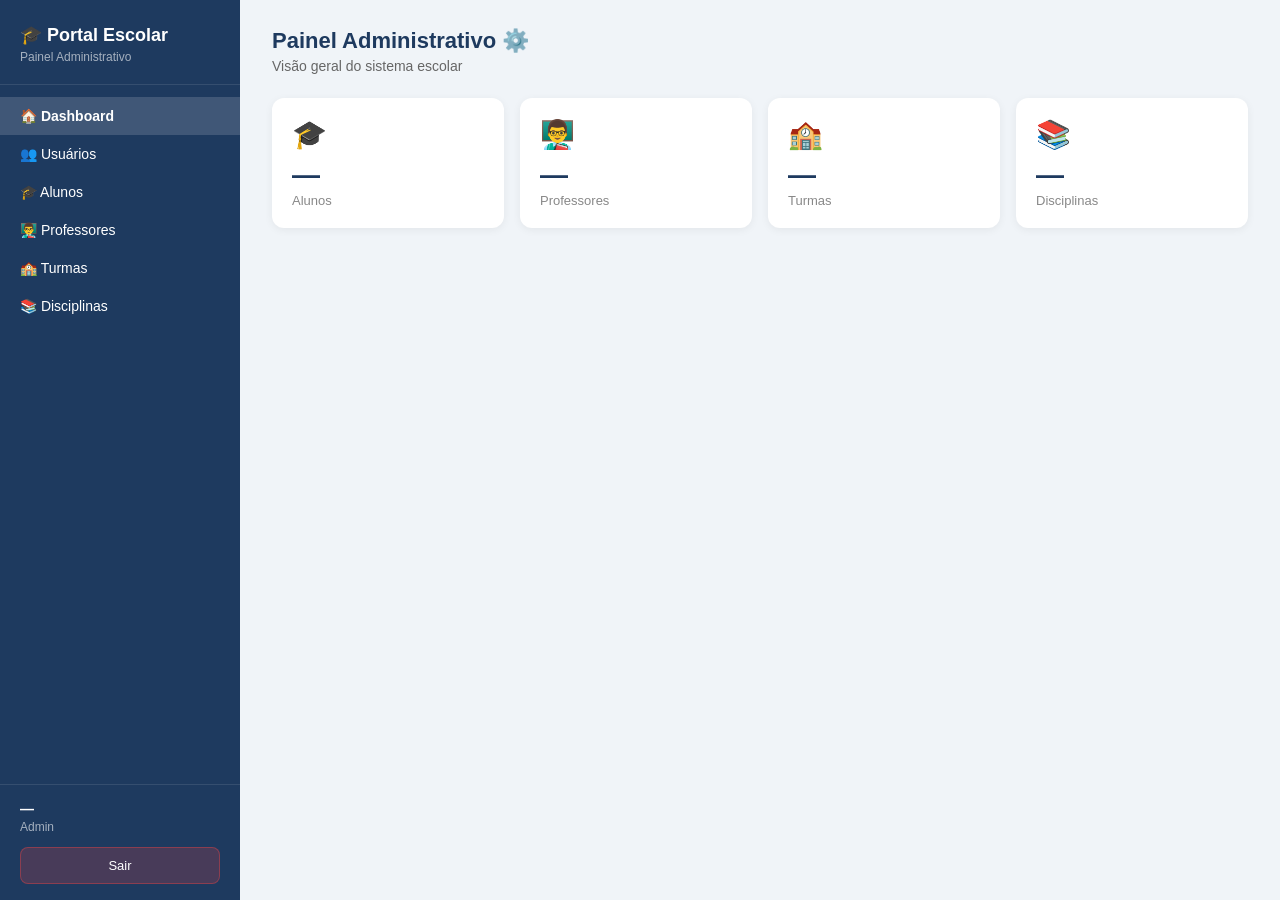
==== frontend/portal-frontend/admin.html @ 6570b167 "refatora módulos de alunos, notas, frequência, turmas e usuários Atualiza controllers, services e re" ====
<!DOCTYPE html>
<html lang="pt-br">
<head>
    <meta charset="UTF-8">
    <meta name="viewport" content="width=device-width, initial-scale=1.0">
    <title>Painel Admin — Portal Escolar</title>
    <link rel="stylesheet" href="logado.css">
</head>
<body>
<div class="layout">

    <aside class="sidebar">
        <div class="sidebar-header">
            <h2>🎓 Portal Escolar</h2>
            <p>Painel Administrativo</p>
        </div>
        <nav>
            <ul>
                <li data-secao="dashboard" class="active" onclick="mostrarSecao('dashboard')">🏠 Dashboard</li>
                <li data-secao="usuarios" onclick="mostrarSecao('usuarios')">👥 Usuários</li>
                <li data-secao="alunos" onclick="mostrarSecao('alunos')">🎓 Alunos</li>
                <li data-secao="professores" onclick="mostrarSecao('professores')">👨‍🏫 Professores</li>
                <li data-secao="turmas" onclick="mostrarSecao('turmas')">🏫 Turmas</li>
                <li data-secao="disciplinas" onclick="mostrarSecao('disciplinas')">📚 Disciplinas</li>
            </ul>
        </nav>
        <div class="sidebar-footer">
            <div class="user-info">
                <strong id="usuarioLogado">—</strong>
                <span id="tipoUsuario">Admin</span>
            </div>
            <button class="btn-logout" onclick="logout()">Sair</button>
        </div>
    </aside>

    <main class="content">

        <!-- DASHBOARD -->
        <section id="dashboard" class="active">
            <div class="page-header">
                <h1>Painel Administrativo ⚙️</h1>
                <p>Visão geral do sistema escolar</p>
            </div>
            <div class="cards-grid">
                <div class="stat-card">
                    <div class="stat-icon">🎓</div>
                    <div class="stat-value" id="totalAlunos">—</div>
                    <div class="stat-label">Alunos</div>
                </div>
                <div class="stat-card">
                    <div class="stat-icon">👨‍🏫</div>
                    <div class="stat-value" id="totalProfessores">—</div>
                    <div class="stat-label">Professores</div>
                </div>
                <div class="stat-card">
                    <div class="stat-icon">🏫</div>
                    <div class="stat-value" id="totalTurmas">—</div>
                    <div class="stat-label">Turmas</div>
                </div>
                <div class="stat-card">
                    <div class="stat-icon">📚</div>
                    <div class="stat-value" id="totalDisciplinas">—</div>
                    <div class="stat-label">Disciplinas</div>
                </div>
            </div>
        </section>

        <!-- USUÁRIOS -->
        <section id="usuarios">
            <div class="page-header">
                <h1>👥 Usuários</h1>
                <p>Todos os usuários cadastrados no sistema</p>
            </div>
            <div class="section-card">
                <h2>Lista de Usuários</h2>
                <table>
                    <thead>
                        <tr><th>Nome</th><th>Usuário</th><th>Perfil</th></tr>
                    </thead>
                    <tbody id="listaUsuarios"></tbody>
                </table>
            </div>
        </section>

        <!-- ALUNOS -->
        <section id="alunos">
            <div class="page-header"><h1>🎓 Alunos</h1></div>
            <div class="section-card">
                <h2>Alunos Cadastrados</h2>
                <ul class="lista" id="listaAlunos"></ul>
            </div>
        </section>

        <!-- PROFESSORES -->
        <section id="professores">
            <div class="page-header"><h1>👨‍🏫 Professores</h1></div>
            <div class="section-card">
                <h2>Professores Cadastrados</h2>
                <ul class="lista" id="listaProfessores"></ul>
            </div>
        </section>

        <!-- TURMAS -->
        <section id="turmas">
            <div class="page-header"><h1>🏫 Turmas</h1></div>
            <div class="section-card">
                <h2>Criar Nova Turma</h2>
                <div class="form-row">
                    <input id="turmaNome"    type="text" placeholder="Nome (ex: 3º Ano A)">
                    <input id="turmaAno"     type="text" placeholder="Ano (ex: 2025)">
                    <input id="turmaPeriodo" type="text" placeholder="Período (Manhã/Tarde/Noite)">
                    <button class="btn btn-primary" onclick="criarTurma()">Criar</button>
                </div>
                <p id="turmaMensagem" style="margin:8px 0;font-size:14px;"></p>
                <h2 style="margin-top:16px;">Turmas Cadastradas</h2>
                <ul class="lista" id="listaTurmas"></ul>
            </div>
        </section>

        <!-- DISCIPLINAS -->
        <section id="disciplinas">
            <div class="page-header"><h1>📚 Disciplinas</h1></div>
            <div class="section-card">
                <h2>Criar Nova Disciplina</h2>
                <div class="form-row">
                    <input id="discNome"   type="text" placeholder="Nome (ex: Matemática)">
                    <input id="discCodigo" type="text" placeholder="Código (ex: MAT101)">
                    <button class="btn btn-primary" onclick="criarDisciplina()">Criar</button>
                </div>
                <p id="discMensagem" style="margin:8px 0;font-size:14px;"></p>
                <h2 style="margin-top:16px;">Disciplinas Cadastradas</h2>
                <ul class="lista" id="listaDisciplinas"></ul>
            </div>
        </section>

    </main>
</div>

<script src="script.js"></script>
<script>
    mostrarUsuario();

    function criarTurma() {
        const nome    = document.getElementById("turmaNome").value.trim();
        const ano     = document.getElementById("turmaAno").value.trim();
        const periodo = document.getElementById("turmaPeriodo").value.trim();
        if (!nome || !ano || !periodo) { alert("Preencha todos os campos!"); return; }
        fetch("http://localhost:8080/api/turmas", {
            method: "POST", headers: authHeaders(),
            body: JSON.stringify({ nome, ano, periodo })
        })
        .then(r => r.json())
        .then(() => {
            document.getElementById("turmaMensagem").innerText = "✅ Turma criada!";
            carregarTurmas();
        }).catch(() => { document.getElementById("turmaMensagem").innerText = "❌ Erro ao criar turma."; });
    }

    function criarDisciplina() {
        const nome   = document.getElementById("discNome").value.trim();
        const codigo = document.getElementById("discCodigo").value.trim();
        if (!nome) { alert("Informe o nome da disciplina!"); return; }
        fetch("http://localhost:8080/api/disciplinas", {
            method: "POST", headers: authHeaders(),
            body: JSON.stringify({ nome, codigo })
        })
        .then(r => r.json())
        .then(() => {
            document.getElementById("discMensagem").innerText = "✅ Disciplina criada!";
            carregarDisciplinas();
        }).catch(() => { document.getElementById("discMensagem").innerText = "❌ Erro ao criar disciplina."; });
    }

    // Dashboard stats
    fetch("http://localhost:8080/api/alunos",      { headers: authHeaders() }).then(r=>r.json()).then(d=>{ document.getElementById("totalAlunos").innerText = d.length; }).catch(()=>{});
    fetch("http://localhost:8080/api/professores", { headers: authHeaders() }).then(r=>r.json()).then(d=>{ document.getElementById("totalProfessores").innerText = d.length; }).catch(()=>{});
    fetch("http://localhost:8080/api/turmas",      { headers: authHeaders() }).then(r=>r.json()).then(d=>{ document.getElementById("totalTurmas").innerText = d.length; }).catch(()=>{});
    fetch("http://localhost:8080/api/disciplinas", { headers: authHeaders() }).then(r=>r.json()).then(d=>{ document.getElementById("totalDisciplinas").innerText = d.length; }).catch(()=>{});
</script>
</body>
</html>
---- frontend/portal-frontend/logado.css ----
* { margin: 0; padding: 0; box-sizing: border-box; }

body {
    font-family: 'Segoe UI', sans-serif;
    background: #f0f4f8;
    color: #333;
}

.layout { display: flex; height: 100vh; overflow: hidden; }

/* SIDEBAR */
.sidebar {
    width: 240px;
    background: #1e3a5f;
    color: white;
    display: flex;
    flex-direction: column;
    padding: 0;
    flex-shrink: 0;
}

.sidebar-header {
    padding: 24px 20px 20px;
    border-bottom: 1px solid rgba(255,255,255,0.1);
}

.sidebar-header h2 { font-size: 18px; font-weight: 700; }
.sidebar-header p { font-size: 12px; opacity: 0.6; margin-top: 4px; }

.sidebar nav { flex: 1; padding: 12px 0; }

.sidebar nav li {
    list-style: none;
    padding: 11px 20px;
    cursor: pointer;
    font-size: 14px;
    display: flex;
    align-items: center;
    gap: 10px;
    transition: background 0.15s;
    border-radius: 0;
}

.sidebar nav li:hover { background: rgba(255,255,255,0.1); }
.sidebar nav li.active { background: rgba(255,255,255,0.15); font-weight: 600; }

.sidebar-footer {
    padding: 16px 20px;
    border-top: 1px solid rgba(255,255,255,0.1);
}

.sidebar-footer .user-info { margin-bottom: 12px; }
.sidebar-footer .user-info strong { display: block; font-size: 14px; }
.sidebar-footer .user-info span { font-size: 12px; opacity: 0.6; }

.btn-logout {
    width: 100%;
    padding: 10px;
    background: rgba(239,68,68,0.2);
    color: white;
    border: 1px solid rgba(239,68,68,0.4);
    border-radius: 8px;
    cursor: pointer;
    font-size: 13px;
    transition: background 0.2s;
}

.btn-logout:hover { background: rgba(239,68,68,0.4); }

/* CONTEÚDO */
.content {
    flex: 1;
    overflow-y: auto;
    padding: 28px 32px;
}

.page-header {
    margin-bottom: 24px;
}

.page-header h1 { font-size: 22px; font-weight: 700; color: #1e3a5f; }
.page-header p { font-size: 14px; color: #666; margin-top: 4px; }

/* CARDS */
.cards-grid {
    display: grid;
    grid-template-columns: repeat(auto-fill, minmax(200px, 1fr));
    gap: 16px;
    margin-bottom: 24px;
}

.stat-card {
    background: white;
    border-radius: 12px;
    padding: 20px;
    box-shadow: 0 2px 8px rgba(0,0,0,0.06);
}

.stat-card .stat-icon { font-size: 28px; margin-bottom: 8px; }
.stat-card .stat-value { font-size: 28px; font-weight: 700; color: #1e3a5f; }
.stat-card .stat-label { font-size: 13px; color: #888; margin-top: 2px; }

/* SEÇÕES */
section { display: none; }
section.active { display: block; }

.section-card {
    background: white;
    border-radius: 12px;
    padding: 24px;
    box-shadow: 0 2px 8px rgba(0,0,0,0.06);
    margin-bottom: 20px;
}

.section-card h2 {
    font-size: 16px;
    font-weight: 700;
    color: #1e3a5f;
    margin-bottom: 16px;
    padding-bottom: 12px;
    border-bottom: 1px solid #eee;
}

/* LISTAS */
.lista { list-style: none; }

.lista li {
    padding: 12px 14px;
    background: #f8fafc;
    border-radius: 8px;
    margin-bottom: 8px;
    font-size: 14px;
    display: flex;
    align-items: center;
    gap: 10px;
}

.lista li:last-child { margin-bottom: 0; }

/* BADGE */
.badge {
    display: inline-block;
    padding: 3px 10px;
    border-radius: 20px;
    font-size: 12px;
    font-weight: 600;
}

.badge-green { background: #dcfce7; color: #166534; }
.badge-red { background: #fee2e2; color: #991b1b; }
.badge-blue { background: #dbeafe; color: #1e40af; }
.badge-yellow { background: #fef9c3; color: #854d0e; }

/* TABELA */
table { width: 100%; border-collapse: collapse; font-size: 14px; }
th { text-align: left; padding: 10px 12px; background: #f8fafc; color: #666; font-weight: 600; font-size: 12px; text-transform: uppercase; }
td { padding: 12px; border-bottom: 1px solid #f0f0f0; }
tr:last-child td { border-bottom: none; }

/* FORM */
.form-row { display: flex; gap: 12px; flex-wrap: wrap; margin-bottom: 14px; }
.form-row input, .form-row select {
    flex: 1;
    min-width: 140px;
    padding: 10px 14px;
    border: 1.5px solid #e0e0e0;
    border-radius: 8px;
    font-size: 14px;
    outline: none;
}
.form-row input:focus, .form-row select:focus { border-color: #1e3a5f; }

.btn { padding: 10px 20px; border-radius: 8px; border: none; cursor: pointer; font-size: 14px; font-weight: 600; }
.btn-primary { background: #1e3a5f; color: white; }
.btn-primary:hover { background: #162d4a; }
.btn-danger { background: #ef4444; color: white; }

/* EMPTY STATE */
.empty-state {
    text-align: center;
    padding: 40px 20px;
    color: #aaa;
}
.empty-state span { font-size: 40px; display: block; margin-bottom: 10px; }
.empty-state p { font-size: 14px; }

/* NOTA DISPLAY */
.nota-display {
    display: flex;
    align-items: center;
    gap: 16px;
    padding: 16px;
    background: #f8fafc;
    border-radius: 10px;
    margin-bottom: 10px;
}
.nota-circle {
    width: 56px;
    height: 56px;
    border-radius: 50%;
    display: flex;
    align-items: center;
    justify-content: center;
    font-size: 18px;
    font-weight: 700;
    flex-shrink: 0;
}
.nota-circle.aprovado { background: #dcfce7; color: #166534; }
.nota-circle.reprovado { background: #fee2e2; color: #991b1b; }
.nota-circle.neutro { background: #dbeafe; color: #1e40af; }

.nota-info strong { font-size: 15px; display: block; }
.nota-info span { font-size: 13px; color: #888; }
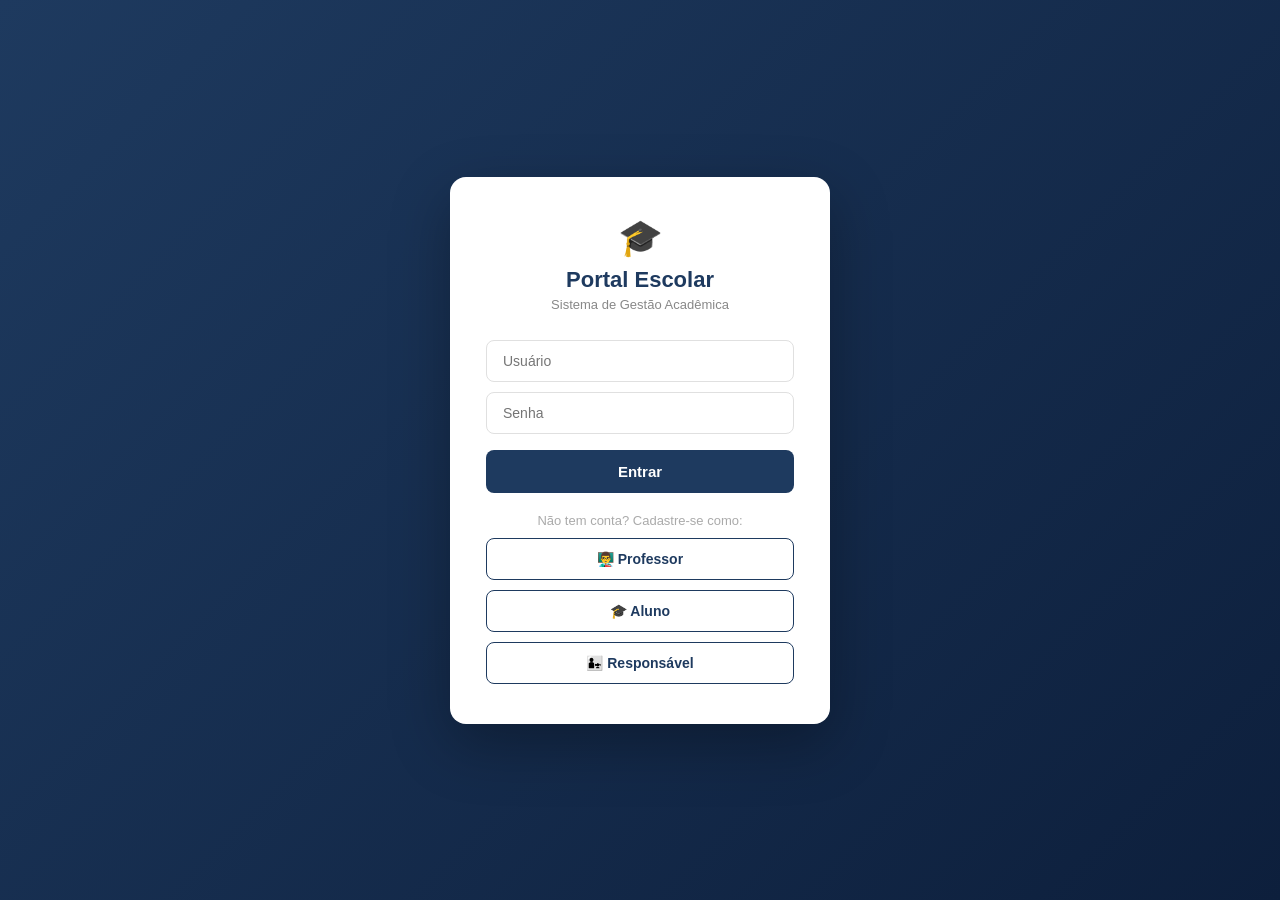
==== commit 827a2c8e: "refatoracao completa de paineis, seguranca e automacao - Implementacao de guardas de rota (bloqueio " ====
--- a/frontend/portal-frontend/admin.html
+++ b/frontend/portal-frontend/admin.html
@@ -20,6 +20,7 @@
                 <li data-secao="usuarios" onclick="mostrarSecao('usuarios')">👥 Usuários</li>
                 <li data-secao="alunos" onclick="mostrarSecao('alunos')">🎓 Alunos</li>
                 <li data-secao="professores" onclick="mostrarSecao('professores')">👨‍🏫 Professores</li>
+                <li data-secao="responsaveis" onclick="mostrarSecao('responsaveis')">👨‍👧 Responsáveis</li>
                 <li data-secao="turmas" onclick="mostrarSecao('turmas')">🏫 Turmas</li>
                 <li data-secao="disciplinas" onclick="mostrarSecao('disciplinas')">📚 Disciplinas</li>
             </ul>
@@ -35,7 +36,6 @@
 
     <main class="content">
 
-        <!-- DASHBOARD -->
         <section id="dashboard" class="active">
             <div class="page-header">
                 <h1>Painel Administrativo ⚙️</h1>
@@ -46,6 +46,11 @@
                     <div class="stat-icon">🎓</div>
                     <div class="stat-value" id="totalAlunos">—</div>
                     <div class="stat-label">Alunos</div>
+                </div>
+                <div class="stat-card">
+                    <div class="stat-icon">👨‍👧</div>
+                    <div class="stat-value" id="totalResponsaveis">—</div>
+                    <div class="stat-label">Responsáveis</div>
                 </div>
                 <div class="stat-card">
                     <div class="stat-icon">👨‍🏫</div>
@@ -65,7 +70,6 @@
             </div>
         </section>
 
-        <!-- USUÁRIOS -->
         <section id="usuarios">
             <div class="page-header">
                 <h1>👥 Usuários</h1>
@@ -75,14 +79,13 @@
                 <h2>Lista de Usuários</h2>
                 <table>
                     <thead>
-                        <tr><th>Nome</th><th>Usuário</th><th>Perfil</th></tr>
+                    <tr><th>Nome</th><th>Usuário</th><th>Perfil</th></tr>
                     </thead>
                     <tbody id="listaUsuarios"></tbody>
                 </table>
             </div>
         </section>
 
-        <!-- ALUNOS -->
         <section id="alunos">
             <div class="page-header"><h1>🎓 Alunos</h1></div>
             <div class="section-card">
@@ -91,7 +94,6 @@
             </div>
         </section>
 
-        <!-- PROFESSORES -->
         <section id="professores">
             <div class="page-header"><h1>👨‍🏫 Professores</h1></div>
             <div class="section-card">
@@ -100,15 +102,29 @@
             </div>
         </section>
 
-        <!-- TURMAS -->
+        <section id="responsaveis">
+            <div class="page-header">
+                <h1>👨‍👧 Responsáveis</h1>
+                <p>Gerencie os responsáveis cadastrados e veja os vínculos familiares</p>
+            </div>
+            <div class="section-card">
+                <h2>Responsáveis Cadastrados</h2>
+                <ul class="lista" id="listaResponsaveis"></ul>
+            </div>
+        </section>
+
         <section id="turmas">
             <div class="page-header"><h1>🏫 Turmas</h1></div>
             <div class="section-card">
                 <h2>Criar Nova Turma</h2>
                 <div class="form-row">
-                    <input id="turmaNome"    type="text" placeholder="Nome (ex: 3º Ano A)">
-                    <input id="turmaAno"     type="text" placeholder="Ano (ex: 2025)">
-                    <input id="turmaPeriodo" type="text" placeholder="Período (Manhã/Tarde/Noite)">
+                    <input id="turmaNome" type="text" placeholder="Nome (ex: 3º Ano A)">
+                    <select id="turmaPeriodo">
+                        <option value="">Selecione o Período...</option>
+                        <option value="Manhã">Manhã</option>
+                        <option value="Tarde">Tarde</option>
+                        <option value="Noite">Noite</option>
+                    </select>
                     <button class="btn btn-primary" onclick="criarTurma()">Criar</button>
                 </div>
                 <p id="turmaMensagem" style="margin:8px 0;font-size:14px;"></p>
@@ -117,14 +133,12 @@
             </div>
         </section>
 
-        <!-- DISCIPLINAS -->
         <section id="disciplinas">
             <div class="page-header"><h1>📚 Disciplinas</h1></div>
             <div class="section-card">
                 <h2>Criar Nova Disciplina</h2>
                 <div class="form-row">
-                    <input id="discNome"   type="text" placeholder="Nome (ex: Matemática)">
-                    <input id="discCodigo" type="text" placeholder="Código (ex: MAT101)">
+                    <input id="discNome" type="text" placeholder="Nome da matéria (ex: Sociologia)">
                     <button class="btn btn-primary" onclick="criarDisciplina()">Criar</button>
                 </div>
                 <p id="discMensagem" style="margin:8px 0;font-size:14px;"></p>
@@ -138,44 +152,46 @@
 
 <script src="script.js"></script>
 <script>
-    mostrarUsuario();
-
-    function criarTurma() {
-        const nome    = document.getElementById("turmaNome").value.trim();
-        const ano     = document.getElementById("turmaAno").value.trim();
-        const periodo = document.getElementById("turmaPeriodo").value.trim();
-        if (!nome || !ano || !periodo) { alert("Preencha todos os campos!"); return; }
-        fetch("http://localhost:8080/api/turmas", {
-            method: "POST", headers: authHeaders(),
-            body: JSON.stringify({ nome, ano, periodo })
-        })
-        .then(r => r.json())
-        .then(() => {
-            document.getElementById("turmaMensagem").innerText = "✅ Turma criada!";
-            carregarTurmas();
-        }).catch(() => { document.getElementById("turmaMensagem").innerText = "❌ Erro ao criar turma."; });
+    // ==========================================
+    // 1. GUARDA DE ROTA E INICIALIZAÇÃO
+    // ==========================================
+    var userLogado = getUsuario();
+    if (!userLogado || userLogado.tipo !== "ADMIN") {
+        window.location.href = "index.html";
+    } else {
+        mostrarUsuario();
     }
 
-    function criarDisciplina() {
-        const nome   = document.getElementById("discNome").value.trim();
-        const codigo = document.getElementById("discCodigo").value.trim();
-        if (!nome) { alert("Informe o nome da disciplina!"); return; }
-        fetch("http://localhost:8080/api/disciplinas", {
-            method: "POST", headers: authHeaders(),
-            body: JSON.stringify({ nome, codigo })
+    // ==========================================
+    // 2. CARREGAR DADOS DO DASHBOARD
+    // ==========================================
+    fetch("http://localhost:8080/api/alunos", { headers: authHeaders() })
+        .then(r => r.ok ? r.json() : [])
+        .then(d => { document.getElementById("totalAlunos").innerText = d.length; })
+        .catch(() => { document.getElementById("totalAlunos").innerText = "0"; });
+
+    fetch("http://localhost:8080/api/professores", { headers: authHeaders() })
+        .then(r => r.ok ? r.json() : [])
+        .then(d => { document.getElementById("totalProfessores").innerText = d.length; })
+        .catch(() => { document.getElementById("totalProfessores").innerText = "0"; });
+
+    fetch("http://localhost:8080/api/turmas", { headers: authHeaders() })
+        .then(r => r.ok ? r.json() : [])
+        .then(d => { document.getElementById("totalTurmas").innerText = d.length; })
+        .catch(() => { document.getElementById("totalTurmas").innerText = "0"; });
+
+    fetch("http://localhost:8080/api/disciplinas", { headers: authHeaders() })
+        .then(r => r.ok ? r.json() : [])
+        .then(d => { document.getElementById("totalDisciplinas").innerText = d.length; })
+        .catch(() => { document.getElementById("totalDisciplinas").innerText = "0"; });
+
+    fetch("http://localhost:8080/api/usuarios", { headers: authHeaders() })
+        .then(r => r.ok ? r.json() : [])
+        .then(usuarios => {
+            var contagem = usuarios.filter(u => u.tipo === "RESPONSAVEL").length;
+            document.getElementById("totalResponsaveis").innerText = contagem;
         })
-        .then(r => r.json())
-        .then(() => {
-            document.getElementById("discMensagem").innerText = "✅ Disciplina criada!";
-            carregarDisciplinas();
-        }).catch(() => { document.getElementById("discMensagem").innerText = "❌ Erro ao criar disciplina."; });
-    }
-
-    // Dashboard stats
-    fetch("http://localhost:8080/api/alunos",      { headers: authHeaders() }).then(r=>r.json()).then(d=>{ document.getElementById("totalAlunos").innerText = d.length; }).catch(()=>{});
-    fetch("http://localhost:8080/api/professores", { headers: authHeaders() }).then(r=>r.json()).then(d=>{ document.getElementById("totalProfessores").innerText = d.length; }).catch(()=>{});
-    fetch("http://localhost:8080/api/turmas",      { headers: authHeaders() }).then(r=>r.json()).then(d=>{ document.getElementById("totalTurmas").innerText = d.length; }).catch(()=>{});
-    fetch("http://localhost:8080/api/disciplinas", { headers: authHeaders() }).then(r=>r.json()).then(d=>{ document.getElementById("totalDisciplinas").innerText = d.length; }).catch(()=>{});
+        .catch(() => { document.getElementById("totalResponsaveis").innerText = "0"; });
 </script>
 </body>
-</html>
+</html>
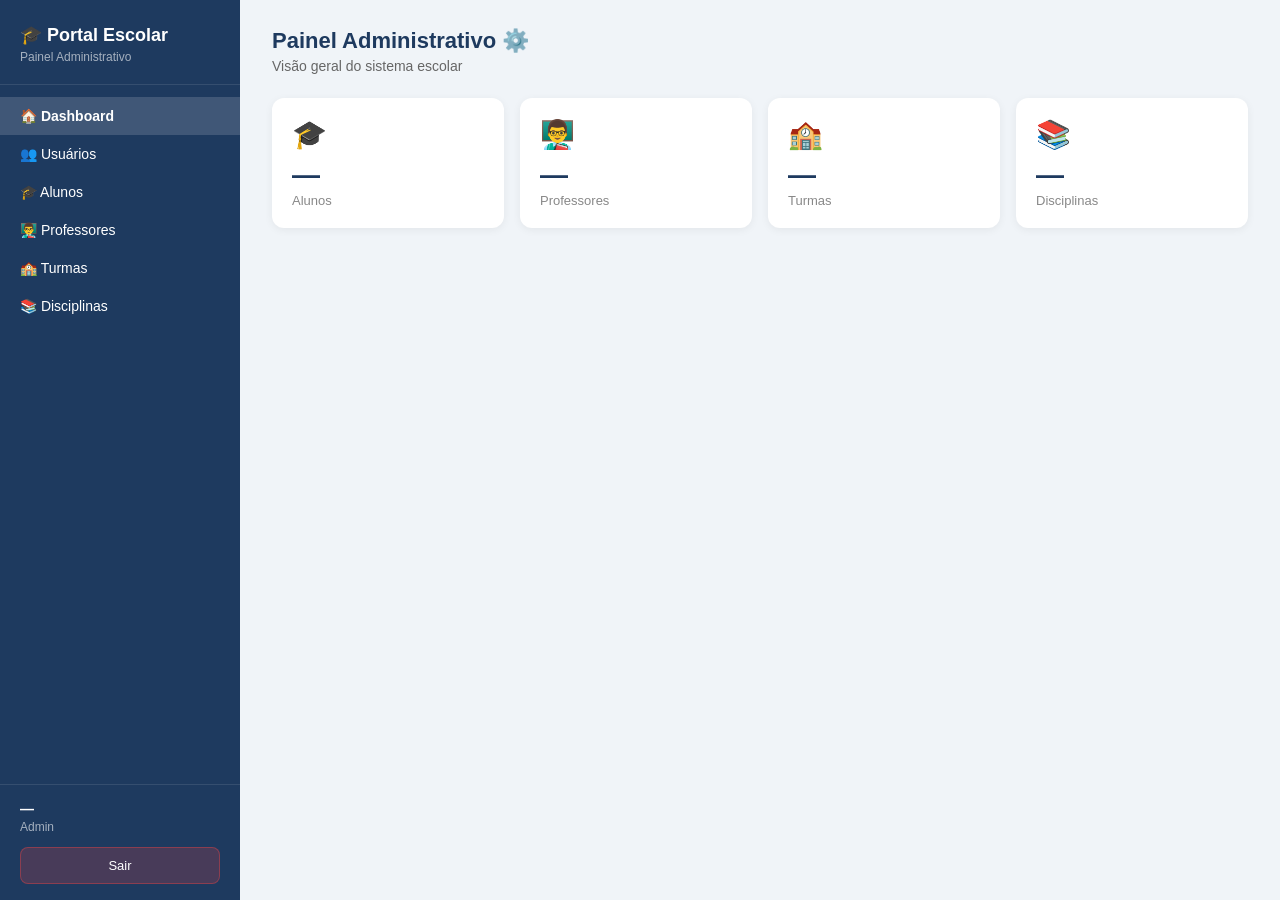
==== commit b1af956f: "implementa melhorias gerais no sistema de gestão escolar" ====
--- a/frontend/portal-frontend/admin.html
+++ b/frontend/portal-frontend/admin.html
@@ -20,7 +20,6 @@
                 <li data-secao="usuarios" onclick="mostrarSecao('usuarios')">👥 Usuários</li>
                 <li data-secao="alunos" onclick="mostrarSecao('alunos')">🎓 Alunos</li>
                 <li data-secao="professores" onclick="mostrarSecao('professores')">👨‍🏫 Professores</li>
-                <li data-secao="responsaveis" onclick="mostrarSecao('responsaveis')">👨‍👧 Responsáveis</li>
                 <li data-secao="turmas" onclick="mostrarSecao('turmas')">🏫 Turmas</li>
                 <li data-secao="disciplinas" onclick="mostrarSecao('disciplinas')">📚 Disciplinas</li>
             </ul>
@@ -36,6 +35,7 @@
 
     <main class="content">
 
+        <!-- DASHBOARD -->
         <section id="dashboard" class="active">
             <div class="page-header">
                 <h1>Painel Administrativo ⚙️</h1>
@@ -46,11 +46,6 @@
                     <div class="stat-icon">🎓</div>
                     <div class="stat-value" id="totalAlunos">—</div>
                     <div class="stat-label">Alunos</div>
-                </div>
-                <div class="stat-card">
-                    <div class="stat-icon">👨‍👧</div>
-                    <div class="stat-value" id="totalResponsaveis">—</div>
-                    <div class="stat-label">Responsáveis</div>
                 </div>
                 <div class="stat-card">
                     <div class="stat-icon">👨‍🏫</div>
@@ -70,6 +65,7 @@
             </div>
         </section>
 
+        <!-- USUÁRIOS -->
         <section id="usuarios">
             <div class="page-header">
                 <h1>👥 Usuários</h1>
@@ -79,13 +75,14 @@
                 <h2>Lista de Usuários</h2>
                 <table>
                     <thead>
-                    <tr><th>Nome</th><th>Usuário</th><th>Perfil</th></tr>
+                        <tr><th>Nome</th><th>Usuário</th><th>Perfil</th></tr>
                     </thead>
                     <tbody id="listaUsuarios"></tbody>
                 </table>
             </div>
         </section>
 
+        <!-- ALUNOS -->
         <section id="alunos">
             <div class="page-header"><h1>🎓 Alunos</h1></div>
             <div class="section-card">
@@ -94,6 +91,7 @@
             </div>
         </section>
 
+        <!-- PROFESSORES -->
         <section id="professores">
             <div class="page-header"><h1>👨‍🏫 Professores</h1></div>
             <div class="section-card">
@@ -102,29 +100,15 @@
             </div>
         </section>
 
-        <section id="responsaveis">
-            <div class="page-header">
-                <h1>👨‍👧 Responsáveis</h1>
-                <p>Gerencie os responsáveis cadastrados e veja os vínculos familiares</p>
-            </div>
-            <div class="section-card">
-                <h2>Responsáveis Cadastrados</h2>
-                <ul class="lista" id="listaResponsaveis"></ul>
-            </div>
-        </section>
-
+        <!-- TURMAS -->
         <section id="turmas">
             <div class="page-header"><h1>🏫 Turmas</h1></div>
             <div class="section-card">
                 <h2>Criar Nova Turma</h2>
                 <div class="form-row">
-                    <input id="turmaNome" type="text" placeholder="Nome (ex: 3º Ano A)">
-                    <select id="turmaPeriodo">
-                        <option value="">Selecione o Período...</option>
-                        <option value="Manhã">Manhã</option>
-                        <option value="Tarde">Tarde</option>
-                        <option value="Noite">Noite</option>
-                    </select>
+                    <input id="turmaNome"    type="text" placeholder="Nome (ex: 3º Ano A)">
+                    <input id="turmaAno"     type="text" placeholder="Ano (ex: 2025)">
+                    <input id="turmaPeriodo" type="text" placeholder="Período (Manhã/Tarde/Noite)">
                     <button class="btn btn-primary" onclick="criarTurma()">Criar</button>
                 </div>
                 <p id="turmaMensagem" style="margin:8px 0;font-size:14px;"></p>
@@ -133,12 +117,14 @@
             </div>
         </section>
 
+        <!-- DISCIPLINAS -->
         <section id="disciplinas">
             <div class="page-header"><h1>📚 Disciplinas</h1></div>
             <div class="section-card">
                 <h2>Criar Nova Disciplina</h2>
                 <div class="form-row">
-                    <input id="discNome" type="text" placeholder="Nome da matéria (ex: Sociologia)">
+                    <input id="discNome"   type="text" placeholder="Nome (ex: Matemática)">
+                    <input id="discCodigo" type="text" placeholder="Código (ex: MAT101)">
                     <button class="btn btn-primary" onclick="criarDisciplina()">Criar</button>
                 </div>
                 <p id="discMensagem" style="margin:8px 0;font-size:14px;"></p>
@@ -152,46 +138,44 @@
 
 <script src="script.js"></script>
 <script>
-    // ==========================================
-    // 1. GUARDA DE ROTA E INICIALIZAÇÃO
-    // ==========================================
-    var userLogado = getUsuario();
-    if (!userLogado || userLogado.tipo !== "ADMIN") {
-        window.location.href = "index.html";
-    } else {
-        mostrarUsuario();
+    mostrarUsuario();
+
+    function criarTurma() {
+        const nome    = document.getElementById("turmaNome").value.trim();
+        const ano     = document.getElementById("turmaAno").value.trim();
+        const periodo = document.getElementById("turmaPeriodo").value.trim();
+        if (!nome || !ano || !periodo) { alert("Preencha todos os campos!"); return; }
+        fetch("http://localhost:8080/api/turmas", {
+            method: "POST", headers: authHeaders(),
+            body: JSON.stringify({ nome, ano, periodo })
+        })
+        .then(r => r.json())
+        .then(() => {
+            document.getElementById("turmaMensagem").innerText = "✅ Turma criada!";
+            carregarTurmas();
+        }).catch(() => { document.getElementById("turmaMensagem").innerText = "❌ Erro ao criar turma."; });
     }
 
-    // ==========================================
-    // 2. CARREGAR DADOS DO DASHBOARD
-    // ==========================================
-    fetch("http://localhost:8080/api/alunos", { headers: authHeaders() })
-        .then(r => r.ok ? r.json() : [])
-        .then(d => { document.getElementById("totalAlunos").innerText = d.length; })
-        .catch(() => { document.getElementById("totalAlunos").innerText = "0"; });
+    function criarDisciplina() {
+        const nome   = document.getElementById("discNome").value.trim();
+        const codigo = document.getElementById("discCodigo").value.trim();
+        if (!nome) { alert("Informe o nome da disciplina!"); return; }
+        fetch("http://localhost:8080/api/disciplinas", {
+            method: "POST", headers: authHeaders(),
+            body: JSON.stringify({ nome, codigo })
+        })
+        .then(r => r.json())
+        .then(() => {
+            document.getElementById("discMensagem").innerText = "✅ Disciplina criada!";
+            carregarDisciplinas();
+        }).catch(() => { document.getElementById("discMensagem").innerText = "❌ Erro ao criar disciplina."; });
+    }
 
-    fetch("http://localhost:8080/api/professores", { headers: authHeaders() })
-        .then(r => r.ok ? r.json() : [])
-        .then(d => { document.getElementById("totalProfessores").innerText = d.length; })
-        .catch(() => { document.getElementById("totalProfessores").innerText = "0"; });
-
-    fetch("http://localhost:8080/api/turmas", { headers: authHeaders() })
-        .then(r => r.ok ? r.json() : [])
-        .then(d => { document.getElementById("totalTurmas").innerText = d.length; })
-        .catch(() => { document.getElementById("totalTurmas").innerText = "0"; });
-
-    fetch("http://localhost:8080/api/disciplinas", { headers: authHeaders() })
-        .then(r => r.ok ? r.json() : [])
-        .then(d => { document.getElementById("totalDisciplinas").innerText = d.length; })
-        .catch(() => { document.getElementById("totalDisciplinas").innerText = "0"; });
-
-    fetch("http://localhost:8080/api/usuarios", { headers: authHeaders() })
-        .then(r => r.ok ? r.json() : [])
-        .then(usuarios => {
-            var contagem = usuarios.filter(u => u.tipo === "RESPONSAVEL").length;
-            document.getElementById("totalResponsaveis").innerText = contagem;
-        })
-        .catch(() => { document.getElementById("totalResponsaveis").innerText = "0"; });
+    // Dashboard stats
+    fetch("http://localhost:8080/api/alunos",      { headers: authHeaders() }).then(r=>r.json()).then(d=>{ document.getElementById("totalAlunos").innerText = d.length; }).catch(()=>{});
+    fetch("http://localhost:8080/api/professores", { headers: authHeaders() }).then(r=>r.json()).then(d=>{ document.getElementById("totalProfessores").innerText = d.length; }).catch(()=>{});
+    fetch("http://localhost:8080/api/turmas",      { headers: authHeaders() }).then(r=>r.json()).then(d=>{ document.getElementById("totalTurmas").innerText = d.length; }).catch(()=>{});
+    fetch("http://localhost:8080/api/disciplinas", { headers: authHeaders() }).then(r=>r.json()).then(d=>{ document.getElementById("totalDisciplinas").innerText = d.length; }).catch(()=>{});
 </script>
 </body>
-</html>+</html>
